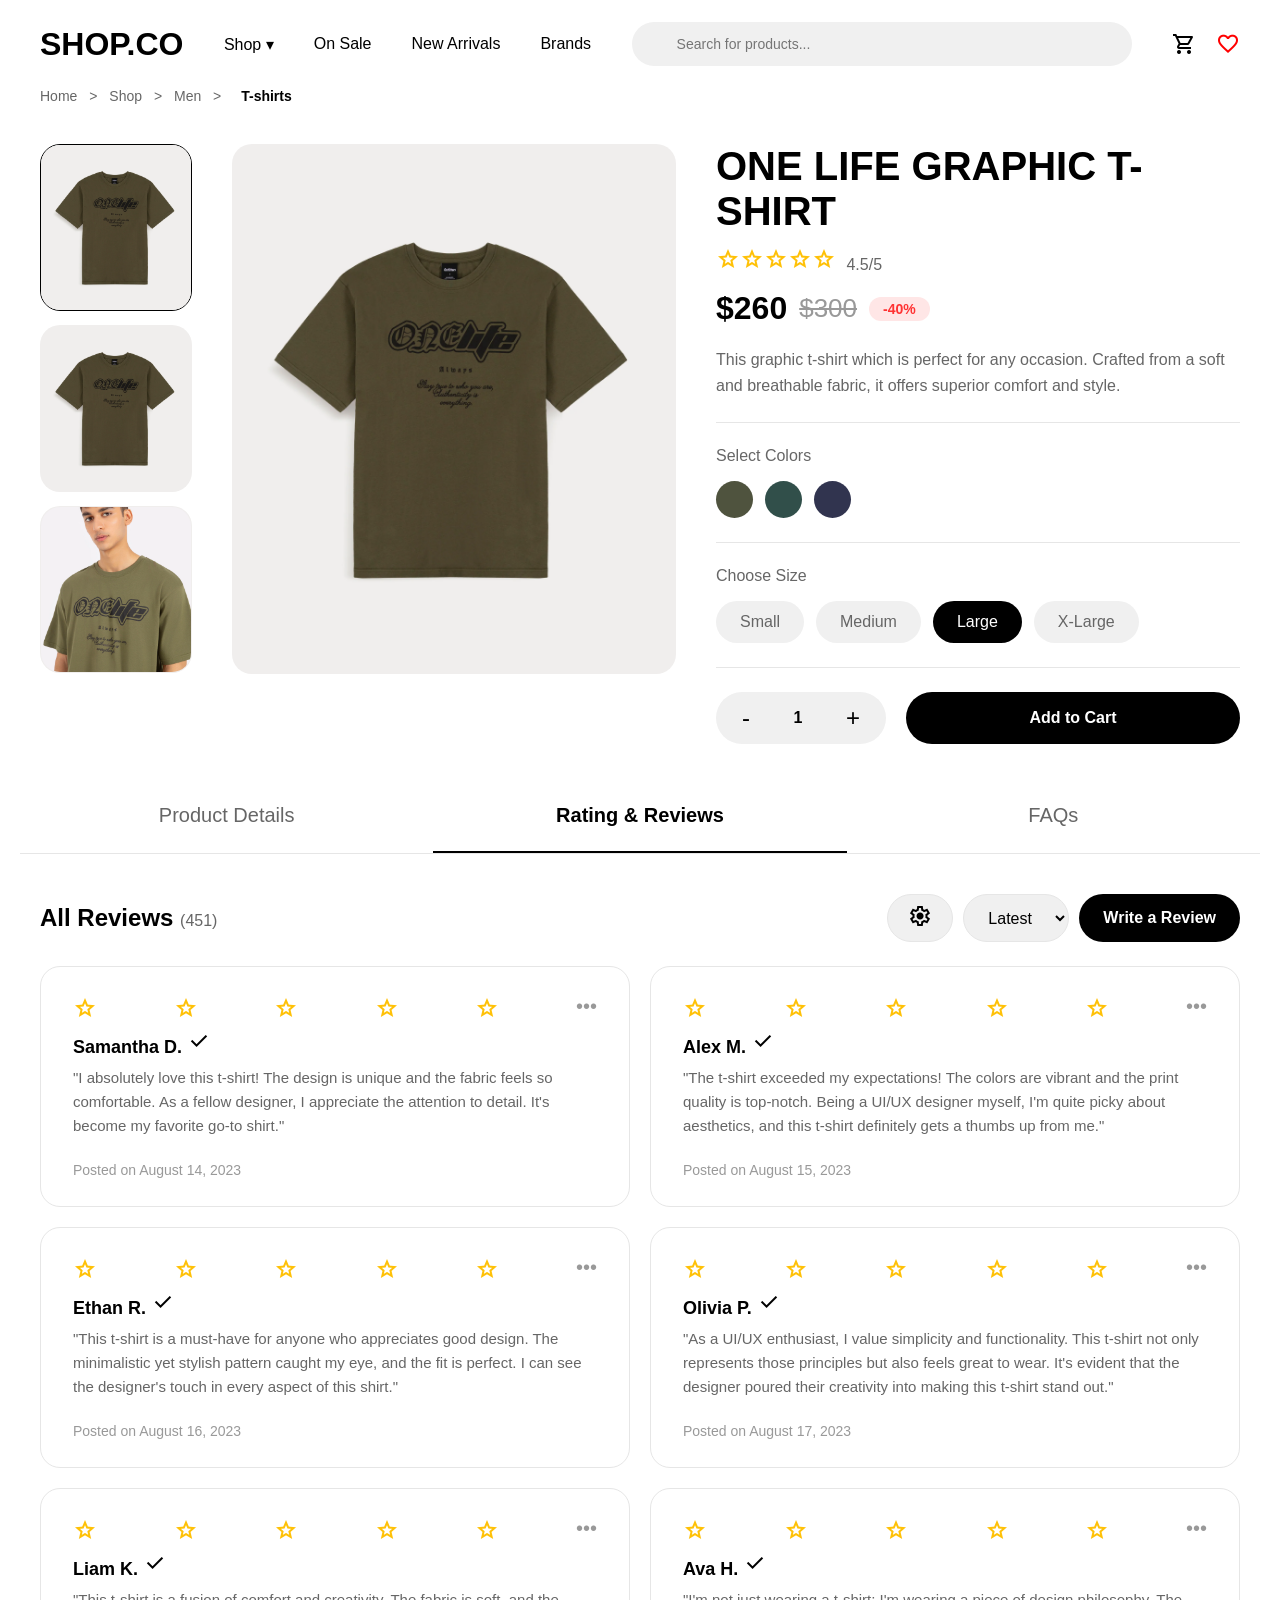
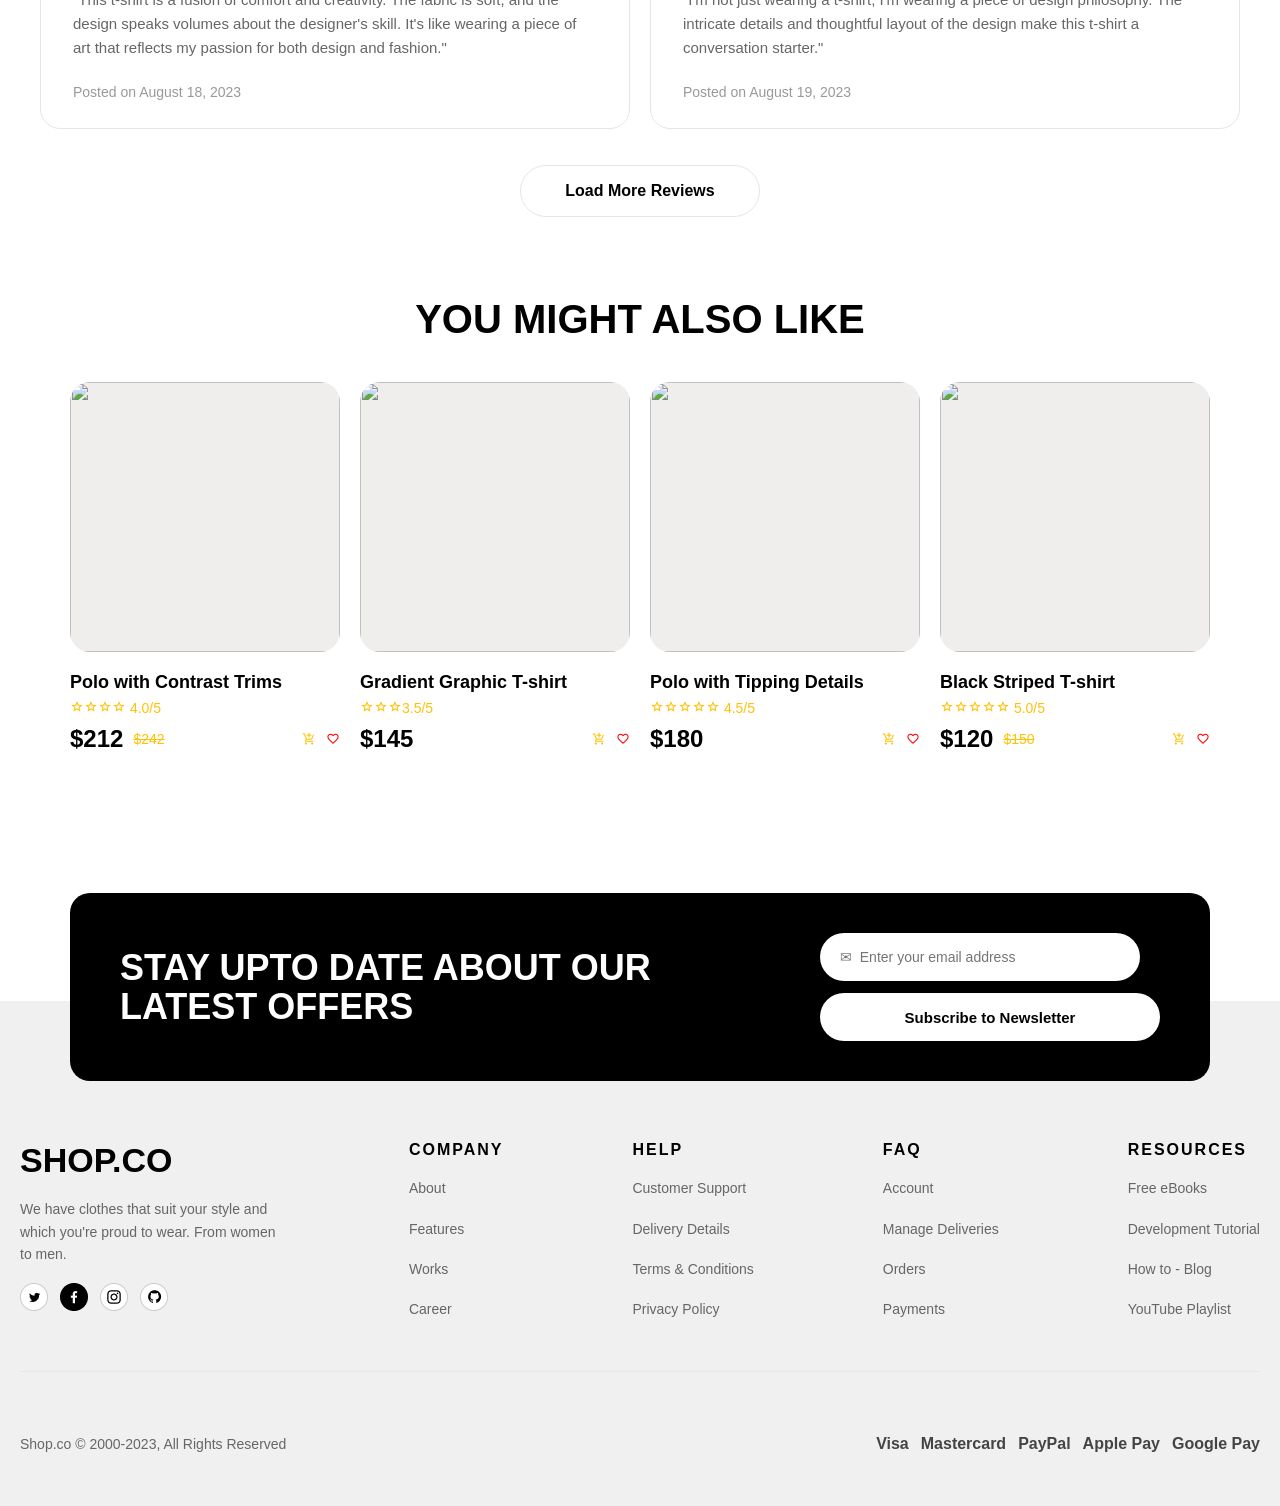
==== cards/1card.html @ 865e78d9 "first commit" ====
<!DOCTYPE html>
<html lang="en">
<head>
    <meta charset="UTF-8">
    <meta name="viewport" content="width=device-width, initial-scale=1.0">
    <title>SHOP.CO - One Life Graphic T-Shirt</title>
    <link rel="stylesheet" href="./style.css">
        <link href="https://fonts.googleapis.com/css2?family=Material+Symbols+Outlined" rel="stylesheet" />
    <link rel="stylesheet" href="./style.css">
</head>
<body>

    <div id="overlay" class="overlay" onclick="closeAll()"></div>

    <div id="cartSidebar" class="sidebar">
        <div class="sidebar-header">
            <h2>Savat</h2>
            <span class="material-symbols-outlined close-btn" onclick="toggleCart()">close</span>
        </div>
        <div id="cartItemsList" class="sidebar-content">
            <p class="empty-msg">Savatingiz hozircha bo'sh.</p>
        </div>
    </div>

    <div id="likeSidebar" class="sidebar">
        <div class="sidebar-header">
            <h2>Saralanganlar</h2>
            <span class="material-symbols-outlined close-btn" onclick="toggleLike()">close</span>
        </div>
        <div id="likeItemsList" class="sidebar-content">
            <p class="empty-msg">Saralanganlar hozircha bo'sh.</p>
        </div>
    </div>



    <nav>
        <h1>SHOP.CO</h1>
        <ul>
            <li>Shop <span>▾</span></li>
            <li>On Sale</li>
            <li>New Arrivals</li>
            <li>Brands</li>
        </ul>
        <div class="search-container">
            <input type="search" placeholder="Search for products...">
        </div>
        <div class="nav-icons">
            <span class="material-symbols-outlined" onclick="toggleCart()" style="cursor:pointer;">shopping_cart</span>
            <span class="material-symbols-outlined" onclick="toggleLike()" style="cursor:pointer; color:red;">favorite</span>
        </div>
    </nav>

    <div class="breadcrumbs">
        Home <span> > </span> Shop <span> > </span> Men <span> > </span> <span class="current-bc">T-shirts</span>
    </div>

    <div class="product-container">
        <div class="thumbnail-images">
            <div class="thumb-box active-thumb"><img src="./img/21d6bcec533545a2b1e10e90b8059bc1bc97eab5.png" alt="thumb1"></div>
            <div class="thumb-box"><img src="./img/21d6bcec533545a2b1e10e90b8059bc1bc97eab5.png" alt="thumb2"></div>
            <div class="thumb-box"><img src="./img/52ce3b469d8d7ff6e33f95a574450e07218fc909.png" alt="thumb3"></div>
        </div>

        <div class="main-image-box">
            <img src="./img/21d6bcec533545a2b1e10e90b8059bc1bc97eab5.png" alt="One Life Graphic T-Shirt">
        </div>

        <div class="product-details-info">
            <h1 class="product-main-title">ONE LIFE GRAPHIC T-SHIRT</h1>
            <div class="stars-row"><span class="material-symbols-outlined">
star
</span><span class="material-symbols-outlined">
star
</span><span class="material-symbols-outlined">
star
</span><span class="material-symbols-outlined">
star
</span><span class="material-symbols-outlined">
star
</span> <span class="rating-text">4.5/5</span></div>
            
            <div class="price-row">
                <span class="current-p">$260</span>
                <span class="old-p">$300</span>
                <span class="discount-badge">-40%</span>
            </div>

            <p class="product-description">
                This graphic t-shirt which is perfect for any occasion. Crafted from a soft and breathable fabric, it offers superior comfort and style.
            </p>

            <div class="options-divider"></div>

            <div class="option-section">
                <h3>Select Colors</h3>
                <div class="crcd">
                    <div class="crc"></div>
                    <div class="crc2"></div>
                    <div class="crc3"></div>
                </div>
            </div>

            <div class="options-divider"></div>

            <div class="option-section">
                <h3>Choose Size</h3>
                <div class="size-picker">
                    <div class="size-box">Small</div>
                    <div class="size-box">Medium</div>
                    <div class="size-box active-size">Large</div>
                    <div class="size-box">X-Large</div>
                </div>
            </div>

            <div class="options-divider"></div>

            <div class="actions-row">
                <div class="quantity-counter">
                    <button class="counter-btn"> - </button>
                    <span class="counter-value">1</span>
                    <button class="counter-btn">+</button>
                </div>
                <button class="add-to-cart-btn" onclick="addToCart('ONE LIFE GRAPHIC T-SHIRT')">Add to Cart</button>
            </div>
        </div>
    </div>

    <div class="tabs-container">
        <div class="tab-item">Product Details</div>
        <div class="tab-item active-tab">Rating & Reviews</div>
        <div class="tab-item">FAQs</div>
    </div>

    <div class="reviews-section">
        <div class="reviews-header">
            <h2>All Reviews <span class="reviews-count">(451)</span></h2>
            <div class="reviews-actions">
                <button class="filter-btn"><span class="material-symbols-outlined">
settings
</span></button>
                <select class="sort-select">
                    <option>Latest</option>
                </select>
                <button class="write-review-btn">Write a Review</button>
            </div>
        </div>

        <div class="reviews-grid">
            <div class="review-card">
                <div class="card-top"><span class="material-symbols-outlined">
star
</span><span class="material-symbols-outlined">
star
</span><span class="material-symbols-outlined">
star
</span><span class="material-symbols-outlined">
star
</span><span class="material-symbols-outlined">
star
</span> <span class="dots">•••</span></div>
                <h3>Samantha D. <span class="material-symbols-outlined">
check
</span></h3>
                <p>"I absolutely love this t-shirt! The design is unique and the fabric feels so comfortable. As a fellow designer, I appreciate the attention to detail. It's become my favorite go-to shirt."</p>
                <div class="posted-date">Posted on August 14, 2023</div>
            </div>

            <div class="review-card">
                <div class="card-top"><span class="material-symbols-outlined">
star
</span><span class="material-symbols-outlined">
star
</span><span class="material-symbols-outlined">
star
</span><span class="material-symbols-outlined">
star
</span><span class="material-symbols-outlined">
star
</span> <span class="dots">•••</span></div>
                <h3>Alex M. <span class="material-symbols-outlined">
check
</span></h3>
                <p>"The t-shirt exceeded my expectations! The colors are vibrant and the print quality is top-notch. Being a UI/UX designer myself, I'm quite picky about aesthetics, and this t-shirt definitely gets a thumbs up from me."</p>
                <div class="posted-date">Posted on August 15, 2023</div>
            </div>

            <div class="review-card">
                <div class="card-top"><span class="material-symbols-outlined">
star
</span><span class="material-symbols-outlined">
star
</span><span class="material-symbols-outlined">
star
</span><span class="material-symbols-outlined">
star
</span><span class="material-symbols-outlined">
star
</span> <span class="dots">•••</span></div>
                <h3>Ethan R. <span class="material-symbols-outlined">
check
</span></h3>
                <p>"This t-shirt is a must-have for anyone who appreciates good design. The minimalistic yet stylish pattern caught my eye, and the fit is perfect. I can see the designer's touch in every aspect of this shirt."</p>
                <div class="posted-date">Posted on August 16, 2023</div>
            </div>

            <div class="review-card">
                <div class="card-top"><span class="material-symbols-outlined">
star
</span><span class="material-symbols-outlined">
star
</span><span class="material-symbols-outlined">
star
</span><span class="material-symbols-outlined">
star
</span><span class="material-symbols-outlined">
star
</span> <span class="dots">•••</span></div>
                <h3>Olivia P. <span class="material-symbols-outlined">
check
</span></h3>
                <p>"As a UI/UX enthusiast, I value simplicity and functionality. This t-shirt not only represents those principles but also feels great to wear. It's evident that the designer poured their creativity into making this t-shirt stand out."</p>
                <div class="posted-date">Posted on August 17, 2023</div>
            </div>

            <div class="review-card">
                <div class="card-top"><span class="material-symbols-outlined">
star
</span><span class="material-symbols-outlined">
star
</span><span class="material-symbols-outlined">
star
</span><span class="material-symbols-outlined">
star
</span><span class="material-symbols-outlined">
star
</span> <span class="dots">•••</span></div>
                <h3>Liam K. <span class="material-symbols-outlined">
check
</span></h3>
                <p>"This t-shirt is a fusion of comfort and creativity. The fabric is soft, and the design speaks volumes about the designer's skill. It's like wearing a piece of art that reflects my passion for both design and fashion."</p>
                <div class="posted-date">Posted on August 18, 2023</div>
            </div>

            <div class="review-card">
                <div class="card-top"><span class="material-symbols-outlined">
star
</span><span class="material-symbols-outlined">
star
</span><span class="material-symbols-outlined">
star
</span><span class="material-symbols-outlined">
star
</span><span class="material-symbols-outlined">
star
</span> <span class="dots">•••</span></div>
                <h3>Ava H. <span class="material-symbols-outlined">
check
</span></h3>
                <p>"I'm not just wearing a t-shirt; I'm wearing a piece of design philosophy. The intricate details and thoughtful layout of the design make this t-shirt a conversation starter."</p>
                <div class="posted-date">Posted on August 19, 2023</div>
            </div>
        </div>

        <button class="load-more-btn">Load More Reviews</button>
    </div>

    <h1 class="like-title">YOU MIGHT ALSO LIKE</h1>
    <div class="cards">
        <div class="card">
            <img src="https://frame-store.com/cdn/shop/files/WP26KSW008-NAMU_polo-front-packshot-image.jpg?v=1762829046&width=1000" alt="">
            <h2>Polo with Contrast Trims</h2>
            <span><span class="material-symbols-outlined">
star
</span><span class="material-symbols-outlined">
star
</span><span class="material-symbols-outlined">
star
</span><span class="material-symbols-outlined">
star
</span> 4.0/5</span>
            <div class="cc"><h2>$212</h2><span class="old-price">$242</span>
                <span class="material-symbols-outlined" onclick="addToCart('Polo with Contrast Trims')" style="cursor:pointer; margin-left:auto;">add_shopping_cart</span>
                <span class="material-symbols-outlined" onclick="addToLike('Polo with Contrast Trims')" style="cursor:pointer; color:red;">favorite</span>
            </div>
        </div>
        <div class="card">
            <img src="https://encrypted-tbn0.gstatic.com/images?q=tbn:ANd9GcQIxkAbgdg5OdI5koGidTGhETS8Omjcs_-9xOT9hWA87g&s=10" alt="">
            <h2>Gradient Graphic T-shirt</h2>
            <span><span class="material-symbols-outlined">
star
</span><span class="material-symbols-outlined">
star
</span><span class="material-symbols-outlined">
star
</span>3.5/5</span>
            <div class="cc"><h2>$145</h2>
                <span class="material-symbols-outlined" onclick="addToCart('Gradient Graphic T-shirt')" style="cursor:pointer; margin-left:auto;">add_shopping_cart</span>
                <span class="material-symbols-outlined" onclick="addToLike('Gradient Graphic T-shirt')" style="cursor:pointer; color:red;">favorite</span>
            </div>
        </div>
        <div class="card">
            <img src="https://xcdn.next.co.uk/common/items/default/default/itemimages/3_4Ratio/product/lge/F09859s.jpg?im=Resize,width=750" alt="">
            <h2>Polo with Tipping Details</h2>
            <span><span class="material-symbols-outlined">
star
</span><span class="material-symbols-outlined">
star
</span><span class="material-symbols-outlined">
star
</span><span class="material-symbols-outlined">
star
</span><span class="material-symbols-outlined">
star
</span> 4.5/5</span>
            <div class="cc"><h2>$180</h2>
                <span class="material-symbols-outlined" onclick="addToCart('Polo with Tipping Details')" style="cursor:pointer; margin-left:auto;">add_shopping_cart</span>
                <span class="material-symbols-outlined" onclick="addToLike('Polo with Tipping Details')" style="cursor:pointer; color:red;">favorite</span>
            </div>
        </div>
        <div class="card">
            <img src="https://encrypted-tbn0.gstatic.com/images?q=tbn:ANd9GcQ6eNpRN7HPY7zKsWR1ZzjphVFjGSk3iEW4IYM1yg_Bnt1ETTHUmaqyGMpK&s=10" alt="">
            <h2>Black Striped T-shirt</h2>
            <span><span class="material-symbols-outlined">
star
</span><span class="material-symbols-outlined">
star
</span><span class="material-symbols-outlined">
star
</span><span class="material-symbols-outlined">
star
</span><span class="material-symbols-outlined">
star
</span> 5.0/5</span>
            <div class="cc"><h2>$120</h2><span class="old-price">$150</span>
                <span class="material-symbols-outlined" onclick="addToCart('Black Striped T-shirt')" style="cursor:pointer; margin-left:auto;">add_shopping_cart</span>
                <span class="material-symbols-outlined" onclick="addToLike('Black Striped T-shirt')" style="cursor:pointer; color:red;">favorite</span>
            </div>
        </div>
    </div>

    <div class="podpiska">
        <h2>STAY UPTO DATE ABOUT OUR LATEST OFFERS</h2>
        <div class="podpiska-forma">
            <input type="email" placeholder="✉  Enter your email address">
            <button>Subscribe to Newsletter</button>
        </div>
    </div>

    <footer>
        <div class="footer-links">
            <div class="f-col main-col">
                <h2>SHOP.CO</h2>
                <p>We have clothes that suit your style and which you're proud to wear. From women to men.</p>
                <div class="social-icons"><img src="./img/1.png" alt=""><img src="./img/2.png" alt=""><img src="./img/3.png" alt=""><img src="./img/4.png" alt=""></div>
            </div>
            <div class="f-col">
                <h3>COMPANY</h3>
                <a href="#">About</a><a href="#">Features</a><a href="#">Works</a><a href="#">Career</a>
            </div>
            <div class="f-col">
                <h3>HELP</h3>
                <a href="#">Customer Support</a><a href="#">Delivery Details</a><a href="#">Terms & Conditions</a><a href="#">Privacy Policy</a>
            </div>
            <div class="f-col">
                <h3>FAQ</h3>
                <a href="#">Account</a><a href="#">Manage Deliveries</a><a href="#">Orders</a><a href="#">Payments</a>
            </div>
            <div class="f-col">
                <h3>RESOURCES</h3>
                <a href="#">Free eBooks</a><a href="#">Development Tutorial</a><a href="#">How to - Blog</a><a href="#">YouTube Playlist</a>
            </div>
        </div>
        <div class="footer-bottom">
            <p>Shop.co © 2000-2023, All Rights Reserved</p>
            <div class="payments">
                <span>Visa</span><span>Mastercard</span><span>PayPal</span><span>Apple Pay</span><span>Google Pay</span>
            </div>
        </div>
    </footer>

    <script src="../script.js"></script>
</body>
</html>
---- cards/style.css ----
* {
    box-sizing: border-box;
}

body {
    font-family: Arial, Helvetica, sans-serif;
    margin: 0;
    padding: 0;
    background-color: white;
}



nav {
    display: flex;
    justify-content: space-between;
    align-items: center;
    max-width: 1240px;
    height: 48px;
    margin: 24px auto;
    padding: 0 20px;
}

nav h1 {
    font-size: 32px;
    font-weight: 900;
    margin: 0;
}

nav ul {
    display: flex;
    gap: 24px;
    list-style: none;
    font-size: 16px;
    margin: 0;
    padding: 0;
}

nav input {
    width: 550px;
    height: 44px;
    border-radius: 60px;
    border: none;
    background-color: #f0f0f0;
    padding-left: 20px;
    font-size: 14px;
    outline: none;
}

.nav-icons {
    display: flex;
    gap: 16px;
    font-size: 22px;
}

.breadcrumbs {
    max-width: 1240px;
    margin: 20px auto;
    padding: 0 20px;
    font-size: 14px;
    color: #666;
}

.breadcrumbs span {
    margin: 0 8px;
}

.current-bc {
    color: black;
    font-weight: bold;
}

.product-container {
    display: flex;
    max-width: 1240px;
    margin: 40px auto;
    padding: 0 20px;
    gap: 40px;
}

.thumbnail-images {
    display: flex;
    flex-direction: column;
    gap: 14px;
}

.thumb-box {
    width: 152px;
    height: 167px;
    border-radius: 20px;
    overflow: hidden;
    background-color: #f0eeed;
    border: 1px solid transparent;
    cursor: pointer;
}

.active-thumb {
    border-color: black;
}

.thumb-box img {
    width: 100%;
    height: 100%;
    object-fit: cover;
}

.main-image-box {
    width: 444px;
    height: 530px;
    border-radius: 20px;
    overflow: hidden;
    background-color: #f0eeed;
}

.main-image-box img {
    width: 100%;
    height: 100%;
    object-fit: cover;
}

.product-details-info {
    flex: 1;
}

.product-main-title {
    font-size: 40px;
    font-weight: 900;
    margin: 0 0 12px 0;
}

.stars-row {
    color: #ffc107;
    font-size: 16px;
    margin-bottom: 16px;
}

.rating-text {
    color: #666;
    margin-left: 6px;
}

.price-row {
    display: flex;
    align-items: center;
    gap: 12px;
    margin-bottom: 20px;
}

.current-p {
    font-size: 32px;
    font-weight: bold;
}

.old-p {
    font-size: 26px;
    color: #999;
    text-decoration: line-through;
}

.discount-badge {
    background-color: #ffe6e6;
    color: #ff3333;
    padding: 4px 14px;
    border-radius: 20px;
    font-size: 14px;
    font-weight: bold;
}

.product-description {
    font-size: 16px;
    color: #666;
    line-height: 1.6;
    margin-bottom: 24px;
}

.options-divider {
    height: 1px;
    background-color: #e6e6e6;
    margin: 24px 0;
}

.option-section h3 {
    font-size: 16px;
    color: #666;
    margin: 0 0 16px 0;
    font-weight: normal;
}

.crcd {
    display: flex;
    gap: 12px;
}

.crc {
    border-radius: 50%;
    background-color: #4f533e;
    width: 37px;
    height: 37px;
    text-align: center;
    line-height: 37px;
    color: white;
    cursor: pointer;
}

.crc2 {
    border-radius: 50%;
    background-color: #314f4a;
    width: 37px;
    height: 37px;
    cursor: pointer;
}

.crc3 {
    border-radius: 50%;
    background-color: #31344f;
    width: 37px;
    height: 37px;
    cursor: pointer;
}

.size-picker {
    display: flex;
    gap: 12px;
}

.size-box {
    padding: 12px 24px;
    background-color: #f0f0f0;
    border-radius: 60px;
    font-size: 16px;
    cursor: pointer;
    color: #666;
}

.active-size {
    background-color: black;
    color: white;
}

.actions-row {
    display: flex;
    gap: 20px;
}

.quantity-counter {
    display: flex;
    align-items: center;
    justify-content: space-between;
    background-color: #f0f0f0;
    width: 170px;
    height: 52px;
    border-radius: 60px;
    padding: 0 20px;
}

.counter-btn {
    background: none;
    border: none;
    font-size: 24px;
    cursor: pointer;
}

.counter-value {
    font-size: 16px;
    font-weight: bold;
}

.add-to-cart-btn {
    flex: 1;
    height: 52px;
    background-color: black;
    color: white;
    border: none;
    border-radius: 60px;
    font-size: 16px;
    font-weight: bold;
    cursor: pointer;
}

.tabs-container {
    display: flex;
    max-width: 1240px;
    margin: 60px auto 40px auto;
    border-bottom: 1px solid #e6e6e6;
}

.tab-item {
    flex: 1;
    text-align: center;
    padding-bottom: 24px;
    font-size: 20px;
    color: #666;
    cursor: pointer;
}

.active-tab {
    color: black;
    font-weight: bold;
    border-bottom: 2px solid black;
}

.reviews-section {
    max-width: 1240px;
    margin: 0 auto 80px auto;
    padding: 0 20px;
}

.reviews-header {
    display: flex;
    justify-content: space-between;
    align-items: center;
    margin-bottom: 24px;
}

.reviews-header h2 {
    font-size: 24px;
    font-weight: bold;
    margin: 0;
}

.reviews-count {
    color: #666;
    font-weight: normal;
    font-size: 16px;
}

.reviews-actions {
    display: flex;
    gap: 10px;
}

.filter-btn, .sort-select {
    height: 48px;
    border-radius: 60px;
    border: 1px solid #e6e6e6;
    background: #f0f0f0;
    padding: 0 20px;
    font-size: 16px;
    cursor: pointer;
}

.write-review-btn {
    height: 48px;
    background-color: black;
    color: white;
    border: none;
    border-radius: 60px;
    padding: 0 24px;
    font-size: 16px;
    font-weight: bold;
    cursor: pointer;
}

.reviews-grid {
    display: grid;
    grid-template-columns: 1fr 1fr;
    gap: 20px;
}

.review-card {
    border: 1px solid #e6e6e6;
    border-radius: 20px;
    padding: 28px 32px;
    background-color: white;
    position: relative;
}

.card-top {
    display: flex;
    justify-content: space-between;
    color: #ffc107;
    font-size: 14px;
}

.dots {
    color: #999;
    font-size: 20px;
    cursor: pointer;
}

.review-card h3 {
    font-size: 18px;
    font-weight: bold;
    margin: 10px 0 8px 0;
}

.review-card p {
    font-size: 15px;
    color: #666;
    line-height: 1.6;
    margin: 0 0 24px 0;
}

.posted-date {
    font-size: 14px;
    color: #999;
}

.load-more-btn {
    display: block;
    width: 240px;
    height: 52px;
    border-radius: 60px;
    border: 1px solid #e6e6e6;
    background-color: white;
    font-size: 16px;
    font-weight: bold;
    margin: 36px auto 0 auto;
    cursor: pointer;
}

.like-title {
    text-align: center;
    font-size: 40px;
    font-weight: 900;
    margin: 80px 0 40px 0;
}

.cards {
    display: flex;
    justify-content: center;
    gap: 20px;
    max-width: 1240px;
    margin: 0 auto 140px auto;
    padding: 0 20px;
}

.card {
    width: 270px;
    background-color: white;
    border-radius: 20px;
}

.card img {
    width: 270px;
    height: 270px;
    border-radius: 20px;
    object-fit: cover;
    background-color: #f0eeed;
}

.card h2 {
    font-size: 18px;
    font-weight: bold;
    margin: 16px 0 6px 0;
}

.card span {
    color: #ffc107;
    font-size: 14px;
}

.old-price {
    color: #999;
    text-decoration: line-through;
    font-size: 20px;
}

.cc {
    display: flex;
    align-items: center;
    gap: 10px;
    margin-top: 8px;
}

.cc h2 {
    margin: 0;
    font-size: 24px;
}

.podpiska {
    background-color: black;
    color: white;
    max-width: 1240px;
    margin: 0 auto -90px auto;
    padding: 40px 64px;
    border-radius: 20px;
    display: flex;
    justify-content: space-between;
    align-items: center;
    position: relative;
    z-index: 5;
}

.podpiska h2 {
    font-size: 40px;
    width: 600px;
    margin: 0;
    font-weight: 900;
    line-height: 1;
}

.podpiska-forma {
    display: flex;
    flex-direction: column;
    gap: 12px;
}

.podpiska-forma input {
    width: 350px;
    height: 48px;
    border-radius: 25px;
    border: none;
    padding-left: 24px;
    font-size: 15px;
    outline: none;
}

.podpiska-forma button {
    width: 350px;
    height: 48px;
    border-radius: 25px;
    border: none;
    background-color: white;
    color: black;
    font-weight: bold;
    cursor: pointer;
    font-size: 15px;
}

footer {
    background-color: #f0f0f0;
    padding: 140px 20px 40px 20px;
}

.footer-links {
    display: flex;
    justify-content: space-between;
    max-width: 1240px;
    margin: 0 auto 50px auto;
    border-bottom: 1px solid #e6e6e6;
    padding-bottom: 50px;
}

.f-col {
    display: flex;
    flex-direction: column;
    gap: 18px;
}

.main-col {
    max-width: 260px;
}

.f-col h2 {
    font-size: 34px;
    margin: 0;
    font-weight: 900;
}

.f-col h3 {
    font-size: 16px;
    margin: 0;
    font-weight: bold;
    letter-spacing: 2px;
}

.f-col p, .f-col a {
    font-size: 14px;
    color: #666;
    text-decoration: none;
    line-height: 1.6;
    margin: 0;
}

.social-icons {
    display: flex;
    gap: 12px;
    font-size: 20px;
}

.footer-bottom {
    display: flex;
    justify-content: space-between;
    align-items: center;
    max-width: 1240px;
    margin: 0 auto;
}

.footer-bottom p {
    font-size: 14px;
    color: #666;
}

.payments {
    display: flex;
    gap: 12px;
    color: #444;
    font-weight: bold;
}

body {
    font-family: Arial, Helvetica, sans-serif;
    margin: 0;
    padding: 0;
    box-sizing: border-box;
    background-color: white;
}

nav {
    display: flex;
    justify-content: space-between;
    align-items: center;
    max-width: 1240px;
    height: 48px;
    margin: 20px auto;
    padding: 0 20px;
}

nav h1 {
    font-size: 32px;
    font-weight: bold;
    margin: 0;
}

nav ul {
    display: flex;
    gap: 40px;
    list-style: none;
    font-size: 16px;
    font-weight: normal;
    margin: 0;
    padding: 0;
}

nav input {
    width: 500px;
    height: 44px;
    border-radius: 60px;
    border: none;
    background-color: #f0f0f0;
    padding-left: 45px;
    font-size: 14px;
}

.nav-icons {
    display: flex;
    gap: 20px;
    font-size: 22px;
}

.podpiska {
    background-color: black;
    color: white;
    max-width: 1140px;
    margin: 0 auto -80px auto;
    padding: 40px 50px;
    border-radius: 20px;
    display: flex;
    justify-content: space-between;
    align-items: center;
    position: relative;
    z-index: 5;
}

.podpiska h2 {
    font-size: 36px;
    width: 550px;
    margin: 0;
    font-weight: bold;
    line-height: 1.1;
}

.podpiska-forma {
    display: flex;
    flex-direction: column;
    gap: 12px;
}

.podpiska-forma input {
    width: 320px;
    height: 48px;
    border-radius: 25px;
    border: none;
    padding-left: 20px;
    font-size: 14px;
}

.podpiska-forma button {
    width: 340px;
    height: 48px;
    border-radius: 25px;
    border: none;
    background-color: white;
    color: black;
    font-weight: bold;
}

.sidebar {
    position: fixed;
    top: 0;
    left: -350px;
    width: 300px;
    height: 100%;
    background-color: white;
    box-shadow: 5px 0 15px rgba(0,0,0,0.15);
    z-index: 999;
    transition: left 0.3s ease;
    padding: 20px;
    display: flex;
    flex-direction: column;
}

.sidebar.active {
    left: 0;
}

.sidebar-header {
    display: flex;
    justify-content: space-between;
    align-items: center;
    border-bottom: 1px solid #eee;
    padding-bottom: 15px;
}

.sidebar-header h2 {
    margin: 0;
    font-size: 24px;
}

.close-btn {
    cursor: pointer;
    font-size: 28px;
    user-select: none;
}

.sidebar-content {
    margin-top: 20px;
    overflow-y: auto;
    flex-grow: 1;
}

.empty-msg {
    color: #888;
    text-align: center;
    margin-top: 40px;
}

.sidebar-item {
    padding: 12px;
    border-bottom: 1px solid #f5f5f5;
    font-size: 15px;
    font-weight: bold;
    color: #333;
}
/* ===== MEDIA QUERIES - 1card.html ===== */

/* Tablet (768px - 1024px) */
@media (max-width: 1024px) {
    nav input {
        width: 300px;
    }
    .product-container {
        flex-wrap: wrap;
        gap: 24px;
        padding: 0 16px;
    }
    .thumbnail-images {
        flex-direction: row;
        order: 2;
        flex-wrap: wrap;
        gap: 10px;
    }
    .thumb-box {
        width: 100px;
        height: 110px;
    }
    .main-image-box {
        width: 100%;
        max-width: 444px;
        order: 1;
    }
    .product-details-info {
        order: 3;
        width: 100%;
    }
    .reviews-grid {
        grid-template-columns: 1fr 1fr;
    }
    .podpiska {
        flex-direction: column;
        gap: 24px;
        text-align: center;
        padding: 40px 24px;
    }
    .podpiska h2 {
        width: 100%;
        font-size: 28px;
    }
    .footer-links {
        flex-wrap: wrap;
        gap: 32px;
    }
    .cards {
        flex-wrap: wrap;
        gap: 16px;
    }
    .card {
        width: 220px;
    }
    .card img {
        width: 220px;
        height: 220px;
    }
}

/* Mobile (max 767px) */
@media (max-width: 767px) {
    nav {
        flex-wrap: wrap;
        height: auto;
        gap: 10px;
        padding: 12px 16px;
        margin: 0;
    }
    nav ul {
        display: none;
    }
    nav input {
        width: 100%;
        order: 3;
    }
    nav h1 {
        font-size: 22px;
    }
    .nav-icons {
        font-size: 20px;
        gap: 12px;
    }
    .breadcrumbs {
        padding: 0 16px;
        font-size: 12px;
    }
    .product-container {
        flex-direction: column;
        padding: 0 16px;
        gap: 16px;
        margin: 20px auto;
    }
    .thumbnail-images {
        flex-direction: row;
        gap: 8px;
    }
    .thumb-box {
        width: 80px;
        height: 90px;
    }
    .main-image-box {
        width: 100%;
        height: 320px;
    }
    .product-main-title {
        font-size: 24px;
    }
    .current-p {
        font-size: 24px;
    }
    .old-p {
        font-size: 18px;
    }
    .size-picker {
        flex-wrap: wrap;
    }
    .size-box {
        padding: 10px 18px;
        font-size: 14px;
    }
    .actions-row {
        flex-direction: column;
        gap: 12px;
    }
    .quantity-counter {
        width: 100%;
    }
    .add-to-cart-btn {
        width: 100%;
    }
    .tabs-container {
        margin: 40px 16px 24px 16px;
    }
    .tab-item {
        font-size: 15px;
        padding-bottom: 16px;
    }
    .reviews-section {
        padding: 0 16px;
    }
    .reviews-header {
        flex-direction: column;
        align-items: flex-start;
        gap: 12px;
    }
    .reviews-grid {
        grid-template-columns: 1fr;
    }
    .like-title {
        font-size: 26px;
        margin: 40px 0 24px 0;
    }
    .cards {
        flex-direction: column;
        align-items: center;
        gap: 16px;
        margin-bottom: 80px;
    }
    .card {
        width: 100%;
        max-width: 340px;
    }
    .card img {
        width: 100%;
        height: 260px;
    }
    .podpiska {
        flex-direction: column;
        text-align: center;
        padding: 32px 16px;
        gap: 20px;
        margin: 0 12px -70px 12px;
        border-radius: 16px;
    }
    .podpiska h2 {
        width: 100%;
        font-size: 22px;
    }
    .podpiska-forma input,
    .podpiska-forma button {
        width: 100%;
    }
    footer {
        padding: 110px 16px 60px 16px;
    }
    .footer-links {
        flex-direction: column;
        gap: 24px;
    }
    .sidebar {
        width: 100%;
        right: -100%;
    }
}
---- cards/style.css ----
* {
    box-sizing: border-box;
}

body {
    font-family: Arial, Helvetica, sans-serif;
    margin: 0;
    padding: 0;
    background-color: white;
}



nav {
    display: flex;
    justify-content: space-between;
    align-items: center;
    max-width: 1240px;
    height: 48px;
    margin: 24px auto;
    padding: 0 20px;
}

nav h1 {
    font-size: 32px;
    font-weight: 900;
    margin: 0;
}

nav ul {
    display: flex;
    gap: 24px;
    list-style: none;
    font-size: 16px;
    margin: 0;
    padding: 0;
}

nav input {
    width: 550px;
    height: 44px;
    border-radius: 60px;
    border: none;
    background-color: #f0f0f0;
    padding-left: 20px;
    font-size: 14px;
    outline: none;
}

.nav-icons {
    display: flex;
    gap: 16px;
    font-size: 22px;
}

.breadcrumbs {
    max-width: 1240px;
    margin: 20px auto;
    padding: 0 20px;
    font-size: 14px;
    color: #666;
}

.breadcrumbs span {
    margin: 0 8px;
}

.current-bc {
    color: black;
    font-weight: bold;
}

.product-container {
    display: flex;
    max-width: 1240px;
    margin: 40px auto;
    padding: 0 20px;
    gap: 40px;
}

.thumbnail-images {
    display: flex;
    flex-direction: column;
    gap: 14px;
}

.thumb-box {
    width: 152px;
    height: 167px;
    border-radius: 20px;
    overflow: hidden;
    background-color: #f0eeed;
    border: 1px solid transparent;
    cursor: pointer;
}

.active-thumb {
    border-color: black;
}

.thumb-box img {
    width: 100%;
    height: 100%;
    object-fit: cover;
}

.main-image-box {
    width: 444px;
    height: 530px;
    border-radius: 20px;
    overflow: hidden;
    background-color: #f0eeed;
}

.main-image-box img {
    width: 100%;
    height: 100%;
    object-fit: cover;
}

.product-details-info {
    flex: 1;
}

.product-main-title {
    font-size: 40px;
    font-weight: 900;
    margin: 0 0 12px 0;
}

.stars-row {
    color: #ffc107;
    font-size: 16px;
    margin-bottom: 16px;
}

.rating-text {
    color: #666;
    margin-left: 6px;
}

.price-row {
    display: flex;
    align-items: center;
    gap: 12px;
    margin-bottom: 20px;
}

.current-p {
    font-size: 32px;
    font-weight: bold;
}

.old-p {
    font-size: 26px;
    color: #999;
    text-decoration: line-through;
}

.discount-badge {
    background-color: #ffe6e6;
    color: #ff3333;
    padding: 4px 14px;
    border-radius: 20px;
    font-size: 14px;
    font-weight: bold;
}

.product-description {
    font-size: 16px;
    color: #666;
    line-height: 1.6;
    margin-bottom: 24px;
}

.options-divider {
    height: 1px;
    background-color: #e6e6e6;
    margin: 24px 0;
}

.option-section h3 {
    font-size: 16px;
    color: #666;
    margin: 0 0 16px 0;
    font-weight: normal;
}

.crcd {
    display: flex;
    gap: 12px;
}

.crc {
    border-radius: 50%;
    background-color: #4f533e;
    width: 37px;
    height: 37px;
    text-align: center;
    line-height: 37px;
    color: white;
    cursor: pointer;
}

.crc2 {
    border-radius: 50%;
    background-color: #314f4a;
    width: 37px;
    height: 37px;
    cursor: pointer;
}

.crc3 {
    border-radius: 50%;
    background-color: #31344f;
    width: 37px;
    height: 37px;
    cursor: pointer;
}

.size-picker {
    display: flex;
    gap: 12px;
}

.size-box {
    padding: 12px 24px;
    background-color: #f0f0f0;
    border-radius: 60px;
    font-size: 16px;
    cursor: pointer;
    color: #666;
}

.active-size {
    background-color: black;
    color: white;
}

.actions-row {
    display: flex;
    gap: 20px;
}

.quantity-counter {
    display: flex;
    align-items: center;
    justify-content: space-between;
    background-color: #f0f0f0;
    width: 170px;
    height: 52px;
    border-radius: 60px;
    padding: 0 20px;
}

.counter-btn {
    background: none;
    border: none;
    font-size: 24px;
    cursor: pointer;
}

.counter-value {
    font-size: 16px;
    font-weight: bold;
}

.add-to-cart-btn {
    flex: 1;
    height: 52px;
    background-color: black;
    color: white;
    border: none;
    border-radius: 60px;
    font-size: 16px;
    font-weight: bold;
    cursor: pointer;
}

.tabs-container {
    display: flex;
    max-width: 1240px;
    margin: 60px auto 40px auto;
    border-bottom: 1px solid #e6e6e6;
}

.tab-item {
    flex: 1;
    text-align: center;
    padding-bottom: 24px;
    font-size: 20px;
    color: #666;
    cursor: pointer;
}

.active-tab {
    color: black;
    font-weight: bold;
    border-bottom: 2px solid black;
}

.reviews-section {
    max-width: 1240px;
    margin: 0 auto 80px auto;
    padding: 0 20px;
}

.reviews-header {
    display: flex;
    justify-content: space-between;
    align-items: center;
    margin-bottom: 24px;
}

.reviews-header h2 {
    font-size: 24px;
    font-weight: bold;
    margin: 0;
}

.reviews-count {
    color: #666;
    font-weight: normal;
    font-size: 16px;
}

.reviews-actions {
    display: flex;
    gap: 10px;
}

.filter-btn, .sort-select {
    height: 48px;
    border-radius: 60px;
    border: 1px solid #e6e6e6;
    background: #f0f0f0;
    padding: 0 20px;
    font-size: 16px;
    cursor: pointer;
}

.write-review-btn {
    height: 48px;
    background-color: black;
    color: white;
    border: none;
    border-radius: 60px;
    padding: 0 24px;
    font-size: 16px;
    font-weight: bold;
    cursor: pointer;
}

.reviews-grid {
    display: grid;
    grid-template-columns: 1fr 1fr;
    gap: 20px;
}

.review-card {
    border: 1px solid #e6e6e6;
    border-radius: 20px;
    padding: 28px 32px;
    background-color: white;
    position: relative;
}

.card-top {
    display: flex;
    justify-content: space-between;
    color: #ffc107;
    font-size: 14px;
}

.dots {
    color: #999;
    font-size: 20px;
    cursor: pointer;
}

.review-card h3 {
    font-size: 18px;
    font-weight: bold;
    margin: 10px 0 8px 0;
}

.review-card p {
    font-size: 15px;
    color: #666;
    line-height: 1.6;
    margin: 0 0 24px 0;
}

.posted-date {
    font-size: 14px;
    color: #999;
}

.load-more-btn {
    display: block;
    width: 240px;
    height: 52px;
    border-radius: 60px;
    border: 1px solid #e6e6e6;
    background-color: white;
    font-size: 16px;
    font-weight: bold;
    margin: 36px auto 0 auto;
    cursor: pointer;
}

.like-title {
    text-align: center;
    font-size: 40px;
    font-weight: 900;
    margin: 80px 0 40px 0;
}

.cards {
    display: flex;
    justify-content: center;
    gap: 20px;
    max-width: 1240px;
    margin: 0 auto 140px auto;
    padding: 0 20px;
}

.card {
    width: 270px;
    background-color: white;
    border-radius: 20px;
}

.card img {
    width: 270px;
    height: 270px;
    border-radius: 20px;
    object-fit: cover;
    background-color: #f0eeed;
}

.card h2 {
    font-size: 18px;
    font-weight: bold;
    margin: 16px 0 6px 0;
}

.card span {
    color: #ffc107;
    font-size: 14px;
}

.old-price {
    color: #999;
    text-decoration: line-through;
    font-size: 20px;
}

.cc {
    display: flex;
    align-items: center;
    gap: 10px;
    margin-top: 8px;
}

.cc h2 {
    margin: 0;
    font-size: 24px;
}

.podpiska {
    background-color: black;
    color: white;
    max-width: 1240px;
    margin: 0 auto -90px auto;
    padding: 40px 64px;
    border-radius: 20px;
    display: flex;
    justify-content: space-between;
    align-items: center;
    position: relative;
    z-index: 5;
}

.podpiska h2 {
    font-size: 40px;
    width: 600px;
    margin: 0;
    font-weight: 900;
    line-height: 1;
}

.podpiska-forma {
    display: flex;
    flex-direction: column;
    gap: 12px;
}

.podpiska-forma input {
    width: 350px;
    height: 48px;
    border-radius: 25px;
    border: none;
    padding-left: 24px;
    font-size: 15px;
    outline: none;
}

.podpiska-forma button {
    width: 350px;
    height: 48px;
    border-radius: 25px;
    border: none;
    background-color: white;
    color: black;
    font-weight: bold;
    cursor: pointer;
    font-size: 15px;
}

footer {
    background-color: #f0f0f0;
    padding: 140px 20px 40px 20px;
}

.footer-links {
    display: flex;
    justify-content: space-between;
    max-width: 1240px;
    margin: 0 auto 50px auto;
    border-bottom: 1px solid #e6e6e6;
    padding-bottom: 50px;
}

.f-col {
    display: flex;
    flex-direction: column;
    gap: 18px;
}

.main-col {
    max-width: 260px;
}

.f-col h2 {
    font-size: 34px;
    margin: 0;
    font-weight: 900;
}

.f-col h3 {
    font-size: 16px;
    margin: 0;
    font-weight: bold;
    letter-spacing: 2px;
}

.f-col p, .f-col a {
    font-size: 14px;
    color: #666;
    text-decoration: none;
    line-height: 1.6;
    margin: 0;
}

.social-icons {
    display: flex;
    gap: 12px;
    font-size: 20px;
}

.footer-bottom {
    display: flex;
    justify-content: space-between;
    align-items: center;
    max-width: 1240px;
    margin: 0 auto;
}

.footer-bottom p {
    font-size: 14px;
    color: #666;
}

.payments {
    display: flex;
    gap: 12px;
    color: #444;
    font-weight: bold;
}

body {
    font-family: Arial, Helvetica, sans-serif;
    margin: 0;
    padding: 0;
    box-sizing: border-box;
    background-color: white;
}

nav {
    display: flex;
    justify-content: space-between;
    align-items: center;
    max-width: 1240px;
    height: 48px;
    margin: 20px auto;
    padding: 0 20px;
}

nav h1 {
    font-size: 32px;
    font-weight: bold;
    margin: 0;
}

nav ul {
    display: flex;
    gap: 40px;
    list-style: none;
    font-size: 16px;
    font-weight: normal;
    margin: 0;
    padding: 0;
}

nav input {
    width: 500px;
    height: 44px;
    border-radius: 60px;
    border: none;
    background-color: #f0f0f0;
    padding-left: 45px;
    font-size: 14px;
}

.nav-icons {
    display: flex;
    gap: 20px;
    font-size: 22px;
}

.podpiska {
    background-color: black;
    color: white;
    max-width: 1140px;
    margin: 0 auto -80px auto;
    padding: 40px 50px;
    border-radius: 20px;
    display: flex;
    justify-content: space-between;
    align-items: center;
    position: relative;
    z-index: 5;
}

.podpiska h2 {
    font-size: 36px;
    width: 550px;
    margin: 0;
    font-weight: bold;
    line-height: 1.1;
}

.podpiska-forma {
    display: flex;
    flex-direction: column;
    gap: 12px;
}

.podpiska-forma input {
    width: 320px;
    height: 48px;
    border-radius: 25px;
    border: none;
    padding-left: 20px;
    font-size: 14px;
}

.podpiska-forma button {
    width: 340px;
    height: 48px;
    border-radius: 25px;
    border: none;
    background-color: white;
    color: black;
    font-weight: bold;
}

.sidebar {
    position: fixed;
    top: 0;
    left: -350px;
    width: 300px;
    height: 100%;
    background-color: white;
    box-shadow: 5px 0 15px rgba(0,0,0,0.15);
    z-index: 999;
    transition: left 0.3s ease;
    padding: 20px;
    display: flex;
    flex-direction: column;
}

.sidebar.active {
    left: 0;
}

.sidebar-header {
    display: flex;
    justify-content: space-between;
    align-items: center;
    border-bottom: 1px solid #eee;
    padding-bottom: 15px;
}

.sidebar-header h2 {
    margin: 0;
    font-size: 24px;
}

.close-btn {
    cursor: pointer;
    font-size: 28px;
    user-select: none;
}

.sidebar-content {
    margin-top: 20px;
    overflow-y: auto;
    flex-grow: 1;
}

.empty-msg {
    color: #888;
    text-align: center;
    margin-top: 40px;
}

.sidebar-item {
    padding: 12px;
    border-bottom: 1px solid #f5f5f5;
    font-size: 15px;
    font-weight: bold;
    color: #333;
}
/* ===== MEDIA QUERIES - 1card.html ===== */

/* Tablet (768px - 1024px) */
@media (max-width: 1024px) {
    nav input {
        width: 300px;
    }
    .product-container {
        flex-wrap: wrap;
        gap: 24px;
        padding: 0 16px;
    }
    .thumbnail-images {
        flex-direction: row;
        order: 2;
        flex-wrap: wrap;
        gap: 10px;
    }
    .thumb-box {
        width: 100px;
        height: 110px;
    }
    .main-image-box {
        width: 100%;
        max-width: 444px;
        order: 1;
    }
    .product-details-info {
        order: 3;
        width: 100%;
    }
    .reviews-grid {
        grid-template-columns: 1fr 1fr;
    }
    .podpiska {
        flex-direction: column;
        gap: 24px;
        text-align: center;
        padding: 40px 24px;
    }
    .podpiska h2 {
        width: 100%;
        font-size: 28px;
    }
    .footer-links {
        flex-wrap: wrap;
        gap: 32px;
    }
    .cards {
        flex-wrap: wrap;
        gap: 16px;
    }
    .card {
        width: 220px;
    }
    .card img {
        width: 220px;
        height: 220px;
    }
}

/* Mobile (max 767px) */
@media (max-width: 767px) {
    nav {
        flex-wrap: wrap;
        height: auto;
        gap: 10px;
        padding: 12px 16px;
        margin: 0;
    }
    nav ul {
        display: none;
    }
    nav input {
        width: 100%;
        order: 3;
    }
    nav h1 {
        font-size: 22px;
    }
    .nav-icons {
        font-size: 20px;
        gap: 12px;
    }
    .breadcrumbs {
        padding: 0 16px;
        font-size: 12px;
    }
    .product-container {
        flex-direction: column;
        padding: 0 16px;
        gap: 16px;
        margin: 20px auto;
    }
    .thumbnail-images {
        flex-direction: row;
        gap: 8px;
    }
    .thumb-box {
        width: 80px;
        height: 90px;
    }
    .main-image-box {
        width: 100%;
        height: 320px;
    }
    .product-main-title {
        font-size: 24px;
    }
    .current-p {
        font-size: 24px;
    }
    .old-p {
        font-size: 18px;
    }
    .size-picker {
        flex-wrap: wrap;
    }
    .size-box {
        padding: 10px 18px;
        font-size: 14px;
    }
    .actions-row {
        flex-direction: column;
        gap: 12px;
    }
    .quantity-counter {
        width: 100%;
    }
    .add-to-cart-btn {
        width: 100%;
    }
    .tabs-container {
        margin: 40px 16px 24px 16px;
    }
    .tab-item {
        font-size: 15px;
        padding-bottom: 16px;
    }
    .reviews-section {
        padding: 0 16px;
    }
    .reviews-header {
        flex-direction: column;
        align-items: flex-start;
        gap: 12px;
    }
    .reviews-grid {
        grid-template-columns: 1fr;
    }
    .like-title {
        font-size: 26px;
        margin: 40px 0 24px 0;
    }
    .cards {
        flex-direction: column;
        align-items: center;
        gap: 16px;
        margin-bottom: 80px;
    }
    .card {
        width: 100%;
        max-width: 340px;
    }
    .card img {
        width: 100%;
        height: 260px;
    }
    .podpiska {
        flex-direction: column;
        text-align: center;
        padding: 32px 16px;
        gap: 20px;
        margin: 0 12px -70px 12px;
        border-radius: 16px;
    }
    .podpiska h2 {
        width: 100%;
        font-size: 22px;
    }
    .podpiska-forma input,
    .podpiska-forma button {
        width: 100%;
    }
    footer {
        padding: 110px 16px 60px 16px;
    }
    .footer-links {
        flex-direction: column;
        gap: 24px;
    }
    .sidebar {
        width: 100%;
        right: -100%;
    }
}
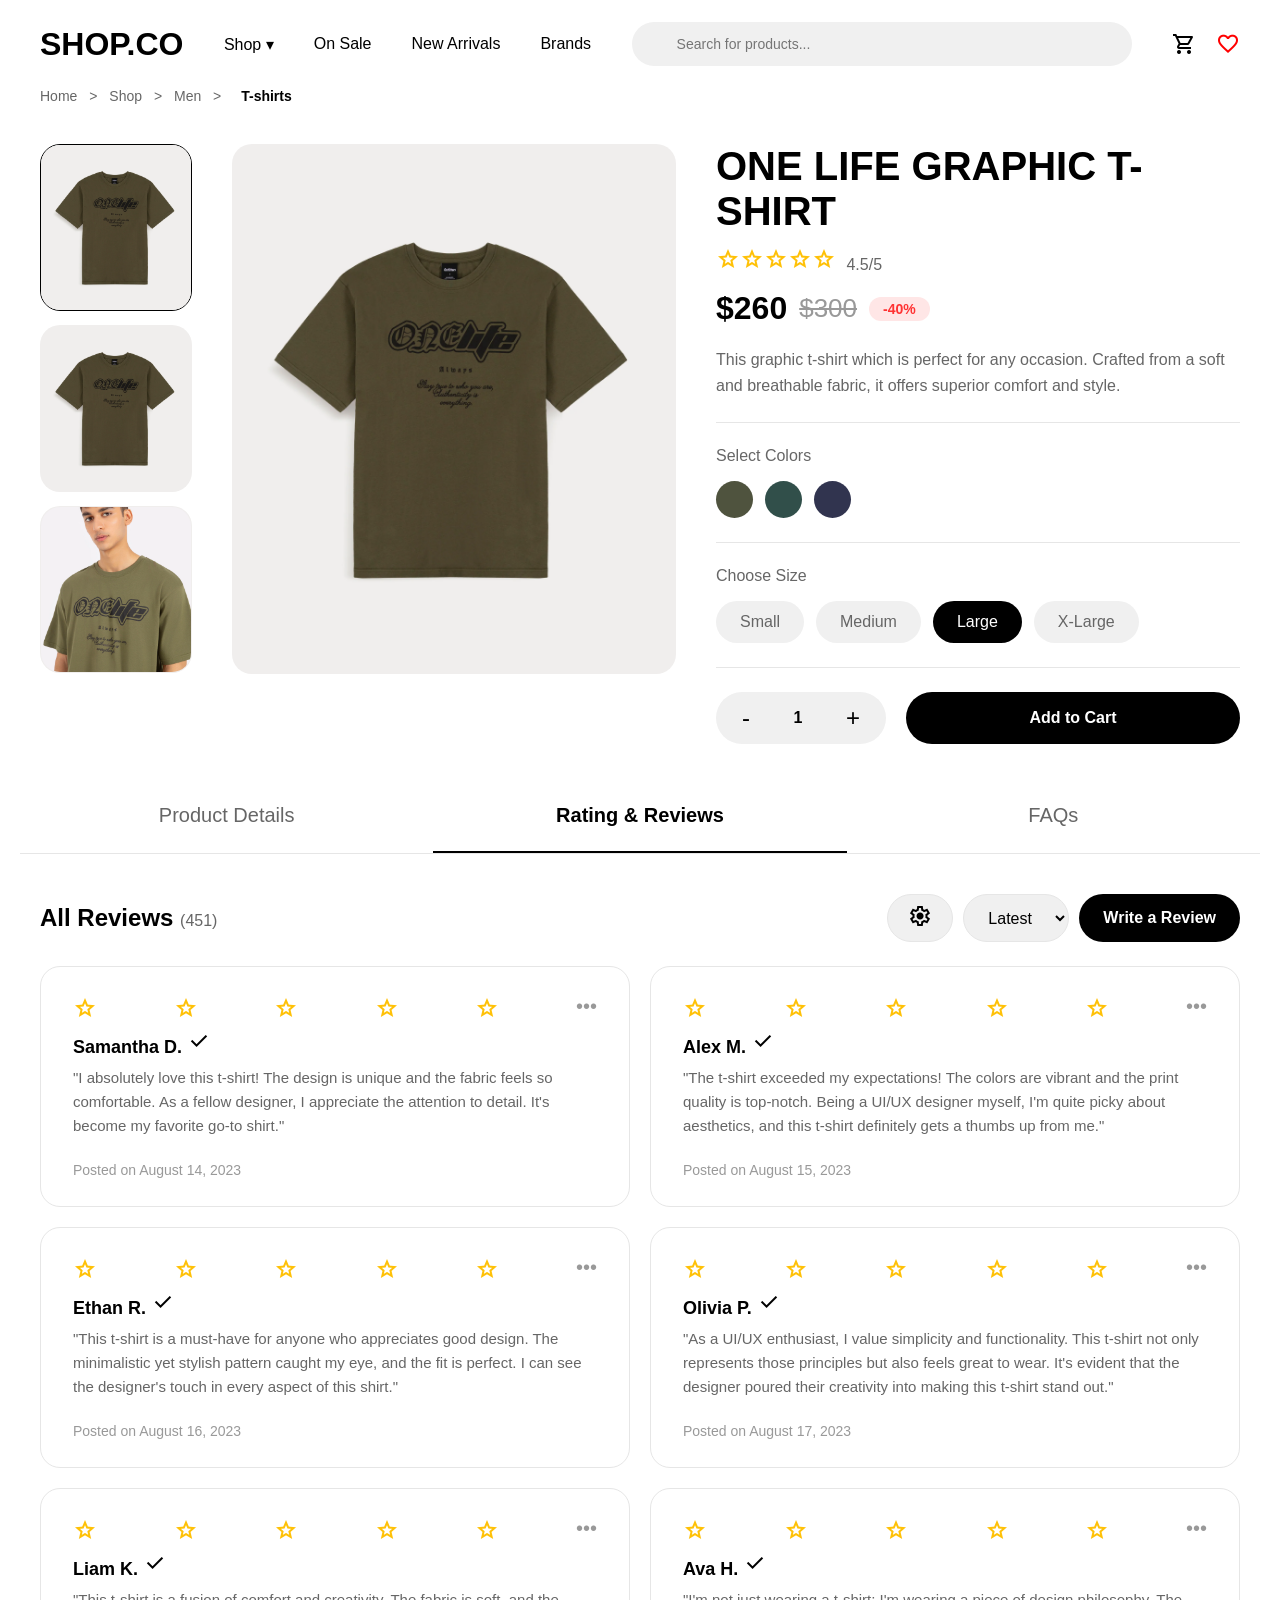
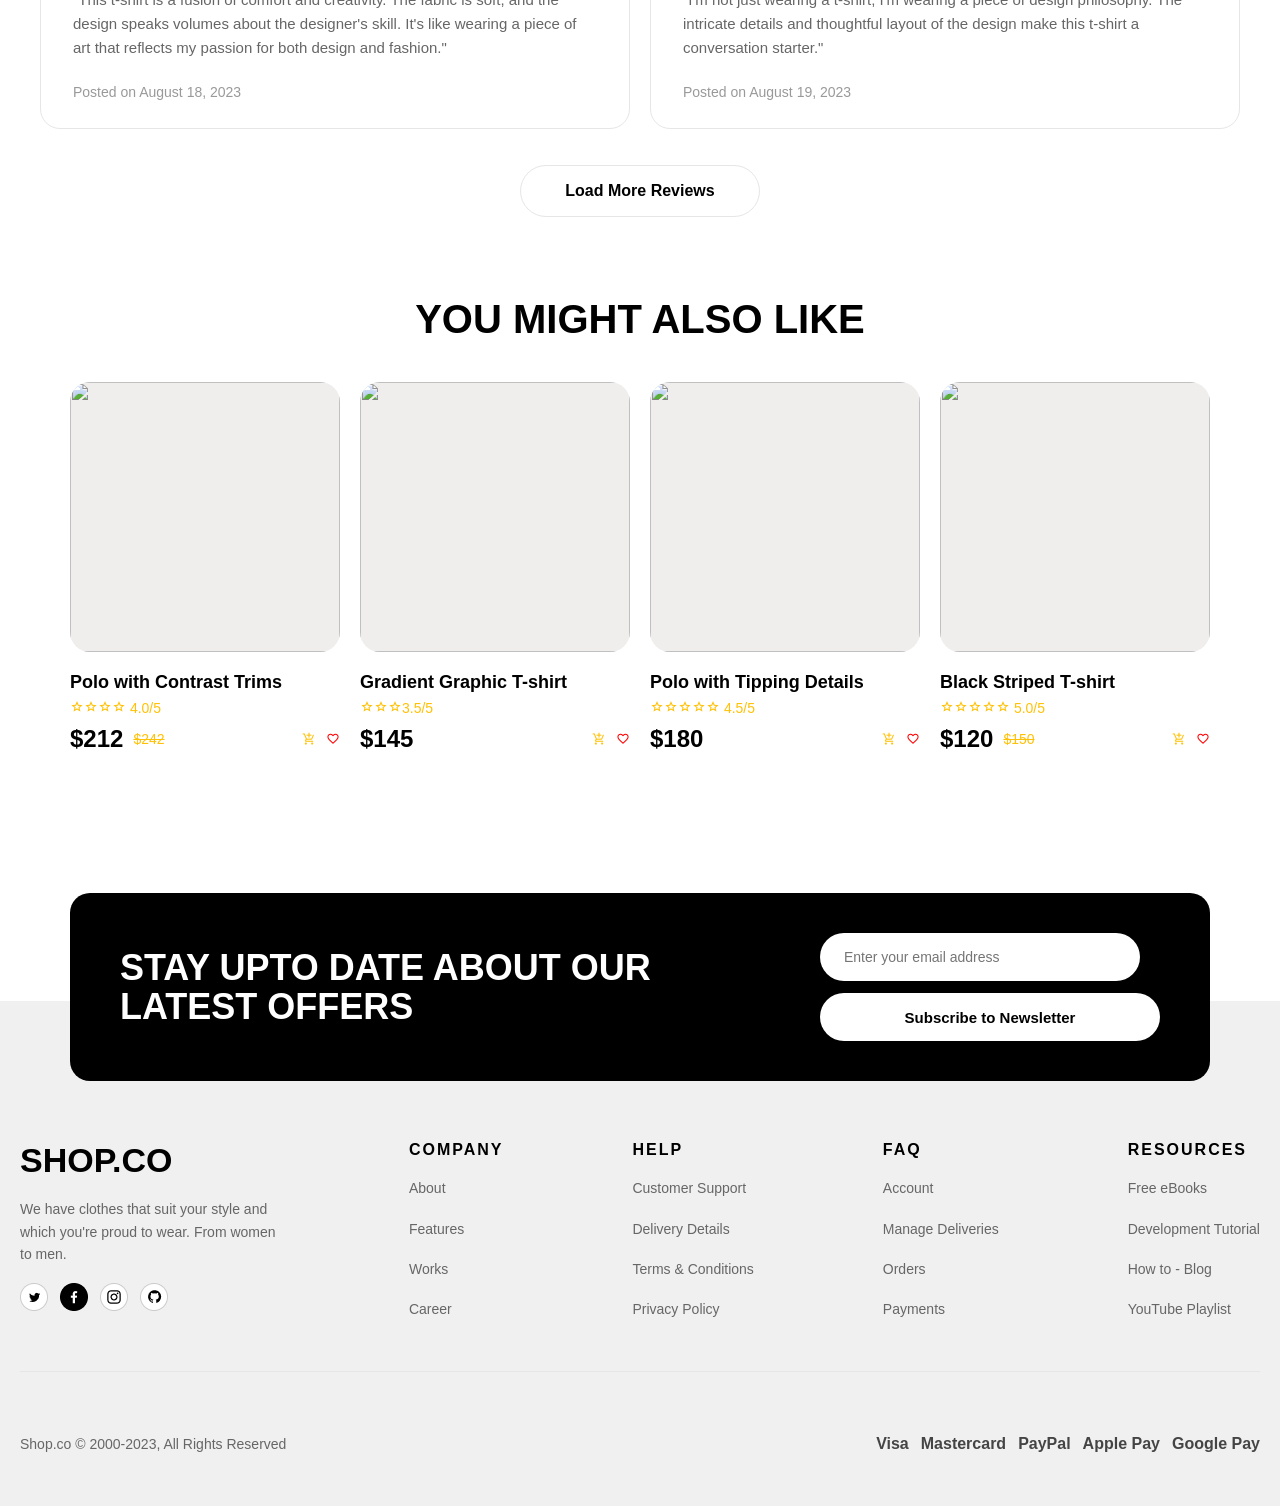
==== commit e6d8bc97: "Update 1card.html" ====
--- a/cards/1card.html
+++ b/cards/1card.html
@@ -3,7 +3,7 @@
 <head>
     <meta charset="UTF-8">
     <meta name="viewport" content="width=device-width, initial-scale=1.0">
-    <title>SHOP.CO - One Life Graphic T-Shirt</title>
+    <title>Document</title>
     <link rel="stylesheet" href="./style.css">
         <link href="https://fonts.googleapis.com/css2?family=Material+Symbols+Outlined" rel="stylesheet" />
     <link rel="stylesheet" href="./style.css">
@@ -342,7 +342,7 @@
     <div class="podpiska">
         <h2>STAY UPTO DATE ABOUT OUR LATEST OFFERS</h2>
         <div class="podpiska-forma">
-            <input type="email" placeholder="✉  Enter your email address">
+            <input type="email" placeholder=" Enter your email address">
             <button>Subscribe to Newsletter</button>
         </div>
     </div>
@@ -381,4 +381,4 @@
 
     <script src="../script.js"></script>
 </body>
-</html>+</html>
